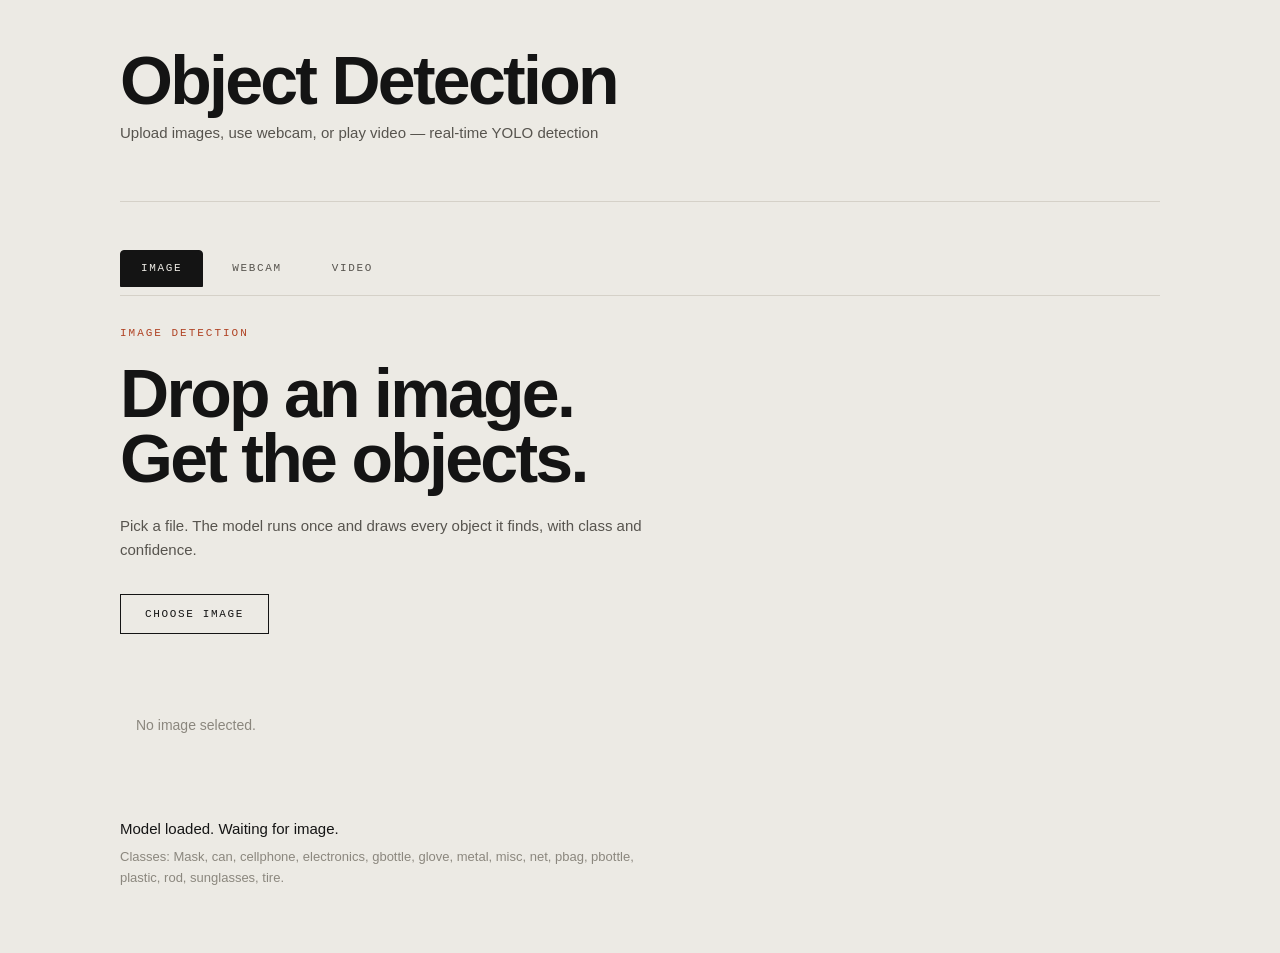
==== frontend/index.html @ 645a8946 "refactor: unify 3 apps into single-page frontend + single backend; replace .env with committed model" ====
<!doctype html>
<html lang="en">
<head>
<meta charset="utf-8">
<meta name="viewport" content="width=device-width, initial-scale=1">
<title>Object Detection</title>
<link rel="stylesheet" href="style.css">
</head>
<body>
<header class="hero">
<h1>Object Detection</h1>
<p>Upload images, use webcam, or play video — real-time YOLO detection</p>
</header>

<nav class="tabs" role="tablist">
<button role="tab" data-tab="image" aria-selected="true">Image</button>
<button role="tab" data-tab="webcam" aria-selected="false">Webcam</button>
<button role="tab" data-tab="video" aria-selected="false">Video</button>
</nav>

<section id="tab-image" class="tab-panel active" role="tabpanel">
<p class="eyebrow">Image Detection</p>
<h1>Drop an image.<br>Get the objects.</h1>
<p class="lede">Pick a file. The model runs once and draws every object it finds, with class and confidence.</p>
<label class="filebtn">Choose image<input type="file" id="file-image" accept="image/*"></label>
<div id="stage-image"><p class="placeholder">No image selected.</p></div>
<p id="status-image">Model loaded. Waiting for image.</p>
<p class="hint">Classes: Mask, can, cellphone, electronics, gbottle, glove, metal, misc, net, pbag, pbottle, plastic, rod, sunglasses, tire.</p>
</section>

<section id="tab-webcam" class="tab-panel" role="tabpanel">
<p class="eyebrow">Live Webcam</p>
<h1>Start the camera.<br>Watch it think.</h1>
<p class="lede">Only frames that complete inference are shown. Boxes appear when the model finds objects.</p>
<button id="toggle-webcam">Start camera</button>
<div id="stage-webcam"><p class="placeholder">Camera is off.</p></div>
<p id="status-webcam">Idle.</p>
</section>

<section id="tab-video" class="tab-panel" role="tabpanel">
<p class="eyebrow">Video as Live Feed</p>
<h1>Play the video.<br>Detect it live.</h1>
<p class="lede">The video runs like a camera feed, but only frames that complete inference are shown. Boxes appear when the model finds objects.</p>
<label class="filebtn">Choose video<input type="file" id="file-video" accept="video/*"></label>
<div id="stage-video"><p class="placeholder">No video selected.</p></div>
<p id="status-video">Idle.</p>
<p class="hint">The video loops automatically.</p>
</section>

<script src="app.js"></script>
</body>
</html>
---- frontend/style.css ----
*{box-sizing:border-box;margin:0}
body{font:15px/1.6 "Helvetica Neue",Helvetica,Arial,sans-serif;background:#ECEAE4;color:#141414;max-width:68rem;margin:0 auto;padding:3rem 1.5rem 4rem}
.eyebrow{font:11px/1 ui-monospace,"SF Mono","Courier New",monospace;letter-spacing:.18em;text-transform:uppercase;color:#B04324;margin-bottom:1.4rem}
h1{font-size:clamp(2.4rem,6vw,4.25rem);font-weight:700;letter-spacing:-.04em;line-height:.95;margin-bottom:1.5rem}
.lede{color:#57544E;max-width:34rem;margin-bottom:2rem}
button,.filebtn{display:inline-block;border:1px solid #141414;background:transparent;color:#141414;font:11px/1 ui-monospace,"SF Mono","Courier New",monospace;letter-spacing:.15em;text-transform:uppercase;padding:.85rem 1.5rem;cursor:pointer}
button:hover,.filebtn:hover{background:#141414;color:#ECEAE4}
input[type=file]{display:none}
#stage{position:relative;border:1px solid #D5D1C8;background:#F5F3EE;min-height:14rem;display:flex;align-items:center;justify-content:center;overflow:hidden}
#stage img,#stage canvas{display:block;width:100%;height:auto}
.placeholder{color:#8B877E;padding:5rem 1rem;font-size:14px}
#status{margin-top:1rem;font:11px/1.6 ui-monospace,"SF Mono","Courier New",monospace;letter-spacing:.12em;text-transform:uppercase;color:#57544E}
.hint{margin-top:.4rem;font-size:13px;color:#8B877E;max-width:34rem}

.hero{margin-bottom:3rem;padding-bottom:2rem;border-bottom:1px solid #D5D1C8}
.hero h1{margin-bottom:.5rem}
.hero p{color:#57544E;margin-bottom:1.5rem}

.tabs{display:flex;gap:.5rem;margin-bottom:2rem;border-bottom:1px solid #D5D1C8;padding-bottom:.5rem}
.tabs button{background:transparent;border:1px solid transparent;padding:.75rem 1.25rem;font:11px/1 ui-monospace,"SF Mono","Courier New",monospace;letter-spacing:.15em;text-transform:uppercase;color:#57544E;cursor:pointer;border-radius:4px 4px 0 0}
.tabs button:hover{border-color:#D5D1C8;background:#F5F3EE}
.tabs button[aria-selected="true"]{border-color:#141414;background:#141414;color:#ECEAE4}
.tab-panel{display:none}
.tab-panel.active{display:block}
.hidden{display:none}
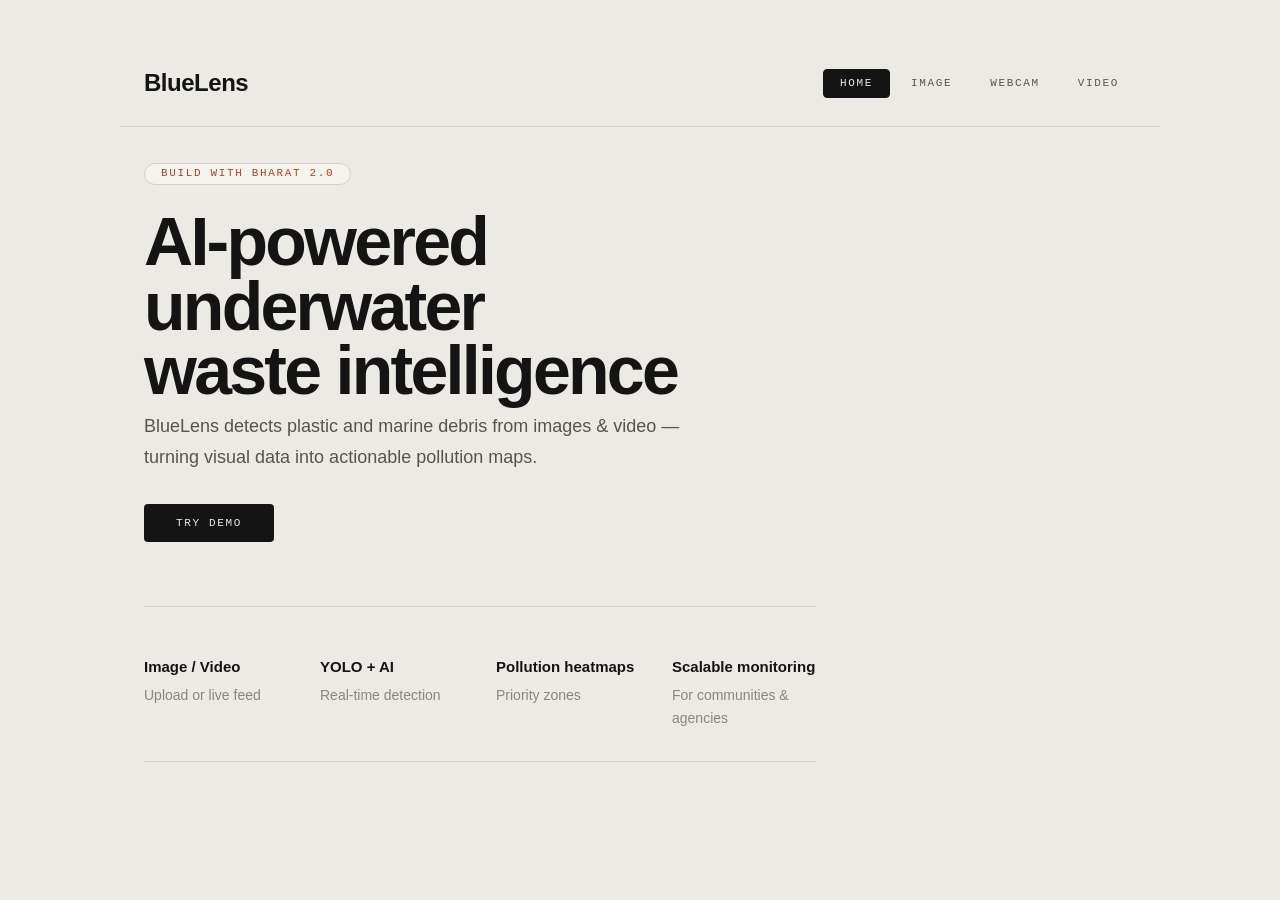
==== commit 8d9c51fc: "rebrand: BlueLens UI with navbar + home panel; switch default model to nano.pt" ====
--- a/frontend/index.html
+++ b/frontend/index.html
@@ -3,50 +3,82 @@
 <head>
 <meta charset="utf-8">
 <meta name="viewport" content="width=device-width, initial-scale=1">
-<title>Object Detection</title>
+<title>BlueLens · AI Pollution Monitoring</title>
+<link rel="icon" href="favicon.ico">
 <link rel="stylesheet" href="style.css">
 </head>
 <body>
-<header class="hero">
-<h1>Object Detection</h1>
-<p>Upload images, use webcam, or play video — real-time YOLO detection</p>
-</header>
+<div class="app">
+  <nav class="navbar">
+    <a class="logo" href="#" data-panel="home">BlueLens</a>
+    <div class="nav-links">
+      <button class="active" data-panel="home">Home</button>
+      <button data-panel="image">Image</button>
+      <button data-panel="webcam">Webcam</button>
+      <button data-panel="video">Video</button>
+    </div>
+  </nav>
 
-<nav class="tabs" role="tablist">
-<button role="tab" data-tab="image" aria-selected="true">Image</button>
-<button role="tab" data-tab="webcam" aria-selected="false">Webcam</button>
-<button role="tab" data-tab="video" aria-selected="false">Video</button>
-</nav>
+  <div class="panel-container">
+    <section id="panel-home" class="panel active">
+      <div class="hero">
+        <div class="badge">Build with Bharat 2.0</div>
+        <h1>AI-powered underwater <br>waste intelligence</h1>
+        <p class="sub">BlueLens detects plastic and marine debris from images & video — turning visual data into actionable pollution maps.</p>
+        <div class="actions">
+          <button class="btn-primary" id="tryDemoBtn">Try Demo</button>
+        </div>
+        <div class="feature-grid">
+          <div class="item">
+            <strong>Image / Video</strong>
+            <span>Upload or live feed</span>
+          </div>
+          <div class="item">
+            <strong>YOLO + AI</strong>
+            <span>Real-time detection</span>
+          </div>
+          <div class="item">
+            <strong>Pollution heatmaps</strong>
+            <span>Priority zones</span>
+          </div>
+          <div class="item">
+            <strong>Scalable monitoring</strong>
+            <span>For communities & agencies</span>
+          </div>
+        </div>
+      </div>
+    </section>
 
-<section id="tab-image" class="tab-panel active" role="tabpanel">
-<p class="eyebrow">Image Detection</p>
-<h1>Drop an image.<br>Get the objects.</h1>
-<p class="lede">Pick a file. The model runs once and draws every object it finds, with class and confidence.</p>
-<label class="filebtn">Choose image<input type="file" id="file-image" accept="image/*"></label>
-<div id="stage-image"><p class="placeholder">No image selected.</p></div>
-<p id="status-image">Model loaded. Waiting for image.</p>
-<p class="hint">Classes: Mask, can, cellphone, electronics, gbottle, glove, metal, misc, net, pbag, pbottle, plastic, rod, sunglasses, tire.</p>
-</section>
+    <section id="panel-image" class="panel">
+      <p class="eyebrow">Image Detection</p>
+      <h1>Drop an image.<br>Get the objects.</h1>
+      <p class="lede">Pick a file. The model runs once and draws every object it finds, with class and confidence.</p>
+      <label class="filebtn">Choose image<input type="file" id="file-image" accept="image/*"></label>
+      <div id="stage-image" class="stage"><p class="placeholder">No image selected.</p></div>
+      <p id="status-image">Model loaded. Waiting for image.</p>
+      <p class="hint">Classes: Mask, can, cellphone, electronics, gbottle, glove, metal, misc, net, pbag, pbottle, plastic, rod, sunglasses, tire.</p>
+    </section>
 
-<section id="tab-webcam" class="tab-panel" role="tabpanel">
-<p class="eyebrow">Live Webcam</p>
-<h1>Start the camera.<br>Watch it think.</h1>
-<p class="lede">Only frames that complete inference are shown. Boxes appear when the model finds objects.</p>
-<button id="toggle-webcam">Start camera</button>
-<div id="stage-webcam"><p class="placeholder">Camera is off.</p></div>
-<p id="status-webcam">Idle.</p>
-</section>
+    <section id="panel-webcam" class="panel">
+      <p class="eyebrow">Live Webcam</p>
+      <h1>Start the camera.<br>Watch it think.</h1>
+      <p class="lede">Only frames that complete inference are shown. Boxes appear when the model finds objects.</p>
+      <button id="toggle-webcam">Start camera</button>
+      <div id="stage-webcam" class="stage"><p class="placeholder">Camera is off.</p></div>
+      <p id="status-webcam">Idle.</p>
+    </section>
 
-<section id="tab-video" class="tab-panel" role="tabpanel">
-<p class="eyebrow">Video as Live Feed</p>
-<h1>Play the video.<br>Detect it live.</h1>
-<p class="lede">The video runs like a camera feed, but only frames that complete inference are shown. Boxes appear when the model finds objects.</p>
-<label class="filebtn">Choose video<input type="file" id="file-video" accept="video/*"></label>
-<div id="stage-video"><p class="placeholder">No video selected.</p></div>
-<p id="status-video">Idle.</p>
-<p class="hint">The video loops automatically.</p>
-</section>
-
+    <section id="panel-video" class="panel">
+      <p class="eyebrow">Video as Live Feed</p>
+      <h1>Play the video.<br>Detect it live.</h1>
+      <p class="lede">The video runs like a camera feed, but only frames that complete inference are shown.</p>
+      <label class="filebtn">Choose video<input type="file" id="file-video" accept="video/*"></label>
+      <div id="stage-video" class="stage"><p class="placeholder">No video selected.</p></div>
+      <p id="status-video">Idle.</p>
+      <p class="hint">The video loops automatically.</p>
+    </section>
+  </div>
+</div>
 <script src="app.js"></script>
 </body>
 </html>
--- a/frontend/style.css
+++ b/frontend/style.css
@@ -6,20 +6,50 @@
 button,.filebtn{display:inline-block;border:1px solid #141414;background:transparent;color:#141414;font:11px/1 ui-monospace,"SF Mono","Courier New",monospace;letter-spacing:.15em;text-transform:uppercase;padding:.85rem 1.5rem;cursor:pointer}
 button:hover,.filebtn:hover{background:#141414;color:#ECEAE4}
 input[type=file]{display:none}
-#stage{position:relative;border:1px solid #D5D1C8;background:#F5F3EE;min-height:14rem;display:flex;align-items:center;justify-content:center;overflow:hidden}
-#stage img,#stage canvas{display:block;width:100%;height:auto}
 .placeholder{color:#8B877E;padding:5rem 1rem;font-size:14px}
-#status{margin-top:1rem;font:11px/1.6 ui-monospace,"SF Mono","Courier New",monospace;letter-spacing:.12em;text-transform:uppercase;color:#57544E}
 .hint{margin-top:.4rem;font-size:13px;color:#8B877E;max-width:34rem}
 
 .hero{margin-bottom:3rem;padding-bottom:2rem;border-bottom:1px solid #D5D1C8}
 .hero h1{margin-bottom:.5rem}
 .hero p{color:#57544E;margin-bottom:1.5rem}
 
-.tabs{display:flex;gap:.5rem;margin-bottom:2rem;border-bottom:1px solid #D5D1C8;padding-bottom:.5rem}
-.tabs button{background:transparent;border:1px solid transparent;padding:.75rem 1.25rem;font:11px/1 ui-monospace,"SF Mono","Courier New",monospace;letter-spacing:.15em;text-transform:uppercase;color:#57544E;cursor:pointer;border-radius:4px 4px 0 0}
-.tabs button:hover{border-color:#D5D1C8;background:#F5F3EE}
-.tabs button[aria-selected="true"]{border-color:#141414;background:#141414;color:#ECEAE4}
-.tab-panel{display:none}
-.tab-panel.active{display:block}
-.hidden{display:none}+
+
+/* ===== NEW STYLES ===== */
+.app{max-width:100%;padding:0}
+.navbar{display:flex;align-items:center;justify-content:space-between;padding:1rem 1.5rem 1.5rem;border-bottom:1px solid #D5D1C8;flex-wrap:wrap;gap:1rem;margin-bottom:2rem}
+.logo{font-size:1.5rem;font-weight:700;letter-spacing:-.02em;color:#141414;text-decoration:none}
+.nav-links{display:flex;gap:.25rem;flex-wrap:wrap}
+.nav-links button{background:transparent;border:1px solid transparent;color:#57544E;font:11px/1 ui-monospace,"SF Mono","Courier New",monospace;letter-spacing:.15em;text-transform:uppercase;padding:.5rem 1rem;border-radius:4px;cursor:pointer}
+.nav-links button:hover{border-color:#D5D1C8;background:#F5F3EE}
+.nav-links button.active{border-color:#141414;background:#141414;color:#ECEAE4}
+.panel-container{padding:0 1.5rem}
+.panel{display:none}
+.panel.active{display:block;animation:fade .2s ease}
+@keyframes fade{from{opacity:.3;transform:translateY(4px)}to{opacity:1;transform:none}}
+
+.hero{max-width:42rem}
+.badge{display:inline-block;background:#F5F3EE;color:#B04324;font:11px/1 ui-monospace,"SF Mono","Courier New",monospace;letter-spacing:.15em;text-transform:uppercase;padding:.3rem 1rem;border-radius:999px;border:1px solid #D5D1C8;margin-bottom:1.5rem}
+.hero .sub{color:#57544E;font-size:1.125rem;line-height:1.7;margin-bottom:2rem;max-width:34rem}
+.hero .actions{display:flex;gap:1rem;flex-wrap:wrap;align-items:center;margin-bottom:4rem}
+.btn-primary{background:#141414;color:#ECEAE4;border:none;padding:.85rem 2rem;border-radius:4px;font:11px/1 ui-monospace,"SF Mono","Courier New",monospace;letter-spacing:.15em;text-transform:uppercase;cursor:pointer}
+.btn-primary:hover{background:#333}
+.feature-grid{display:grid;grid-template-columns:repeat(auto-fit,minmax(140px,1fr));gap:2rem;border-top:1px solid #D5D1C8;padding-top:3rem}
+.feature-grid .item{display:flex;flex-direction:column;gap:.3rem}
+.feature-grid .item strong{font-weight:600}
+.feature-grid .item span{color:#8B877E;font-size:.875rem}
+
+.stage{position:relative}
+.stage img,.stage video,.stage canvas{max-width:100%;max-height:550px;width:auto;height:auto;object-fit:contain;display:block;background:#F5F3EE}
+/* ponytail: only #overlay floats above the image; #display stays in flow so .stage keeps its height */
+.stage #overlay{position:absolute;top:0;left:0;width:100%;height:100%;pointer-events:none;background:transparent}
+
+@media (max-width:640px){
+  .navbar{flex-direction:column;align-items:flex-start;padding:1rem 1rem 1.5rem}
+  .nav-links{width:100%;justify-content:flex-start}
+  .panel-container{padding:0 1rem}
+  .feature-grid{grid-template-columns:1fr 1fr}
+}
+@media (max-width:480px){
+  .feature-grid{grid-template-columns:1fr}
+}
